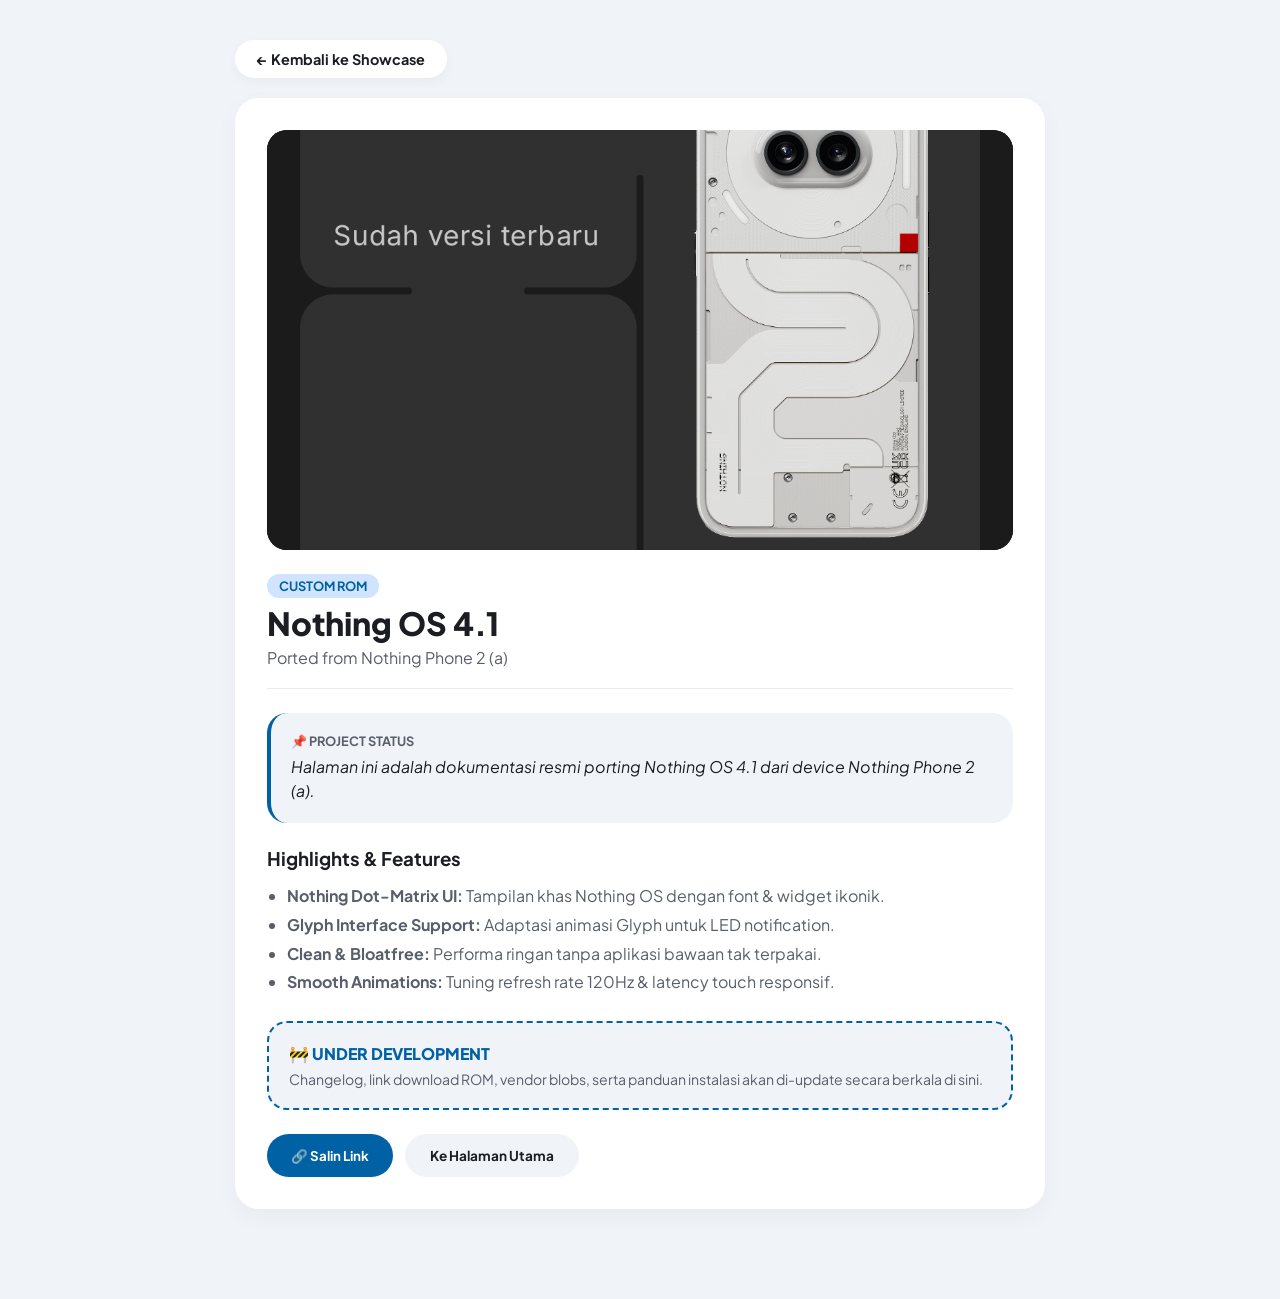
==== page/noth/nothing.html @ e86ff3b1 "Add files via upload" ====
<!DOCTYPE html>
<html lang="id">
<head>
  <meta charset="UTF-8">
  <meta name="viewport" content="width=device-width, initial-scale=1.0">
  <title>Nothing OS 4.1 - PortoGabut</title>
  <link href="https://fonts.googleapis.com/css2?family=Plus+Jakarta+Sans:wght@500;700;800&family=Fira+Code:wght@500;700&display=swap" rel="stylesheet">
  
  <!-- Cukup panggil style utama dan style khusus detail -->
  <link rel="stylesheet" href="../../style.css">
  <link rel="stylesheet" href="nothing.css">
</head>
<body>

  <!-- Langsung Main Container (Header memanggil/menginduk ke style utama jika dibutuhkan) -->
  <main class="detail-container">
    
    <!-- Tombol Kembali -->
    <a href="../../index.html" class="btn-back">
      ← Kembali ke Showcase
    </a>

    <!-- Kartu Utama Detail -->
    <article class="detail-card">
      
      <!-- Banner Gambar Phone -->
      <div class="banner-box">
        <img src="../../images/showcase/noth/about_phone.png" alt="Nothing OS 4.1 About Phone" class="banner-img">
      </div>

      <!-- Header Info -->
      <header class="detail-header">
        <span class="chip">CUSTOM ROM</span>
        <h1 class="detail-title">Nothing OS 4.1</h1>
        <p class="detail-subtitle">Ported from Nothing Phone 2 (a)</p>
      </header>

      <!-- Isian Detail Placeholder -->
      <section class="detail-content">
        <div class="story-box" style="margin-bottom: 24px;">
          <p class="story-date">📌 PROJECT STATUS</p>
          <p class="story-text">Halaman ini adalah dokumentasi resmi porting Nothing OS 4.1 dari device Nothing Phone 2 (a).</p>
        </div>

        <h3 style="margin-bottom: 12px;">Highlights & Features</h3>
        <ul style="padding-left: 20px; margin-bottom: 24px; color: var(--text-sub); line-height: 1.8;">
          <li><strong>Nothing Dot-Matrix UI:</strong> Tampilan khas Nothing OS dengan font & widget ikonik.</li>
          <li><strong>Glyph Interface Support:</strong> Adaptasi animasi Glyph untuk LED notification.</li>
          <li><strong>Clean & Bloatfree:</strong> Performa ringan tanpa aplikasi bawaan tak terpakai.</li>
          <li><strong>Smooth Animations:</strong> Tuning refresh rate 120Hz & latency touch responsif.</li>
        </ul>

        <!-- Box Placeholder -->
        <div class="placeholder-box">
          <p style="font-weight: 800; color: var(--accent); margin-bottom: 6px;">🚧 UNDER DEVELOPMENT</p>
          <p style="font-size: 0.88rem; color: var(--text-sub);">
            Changelog, link download ROM, vendor blobs, serta panduan instalasi akan di-update secara berkala di sini.
          </p>
        </div>

        <div style="display: flex; gap: 12px; flex-wrap: wrap; margin-top: 24px;">
          <button class="expressive-btn" id="btn-copy-link">🔗 Salin Link</button>
          <a href="../../index.html" class="social-btn" style="padding: 12px 24px;">Ke Halaman Utama</a>
        </div>
      </section>

    </article>
  </main>

  <script src="nothing.js"></script>
</body>
</html>
---- style.css ----
/* =========================================
   1. VARIABEL WARNA (BLUE NEON GLOW)
   ========================================= */
:root {
  /* Mode Terang */
  --bg-main: #f0f4f9;
  --bg-card: #ffffff;
  --text-main: #1b1d22;
  --text-sub: #585f6b;
  --accent: #0061a4;
  --accent-container: #d1e4ff;
  
  --glow-color: rgba(0, 97, 164, 0.35);
  --glow-radius: 14px;
  
  --radius-pill: 50px;
  --radius-card: 24px;
  --transition: all 0.3s cubic-bezier(0.34, 1.56, 0.64, 1);
}

/* Mode Gelap */
body.dark-mode {
  --bg-main: #0f1318;
  --bg-card: #181d24;
  --text-main: #e1e3df;
  --text-sub: #9ca59e;
  --accent: #3892ff;
  --accent-container: #00325b;
  
  --glow-color: rgba(56, 146, 255, 0.6);
}

/* =========================================
   2. LAYOUT DASAR & NAVBAR
   ========================================= */
* { 
  box-sizing: border-box; 
  margin: 0; 
  padding: 0; 
  font-family: 'Plus Jakarta Sans', sans-serif; 
  transition: var(--transition); 
}

body { 
  background: var(--bg-main); 
  color: var(--text-main); 
  padding-bottom: 50px; 
}

/* Top App Bar Header */
.top-app-bar {
  display: flex; 
  justify-content: space-between; 
  align-items: center;
  padding: 14px 28px; 
  background: var(--bg-card);
  position: sticky; 
  top: 0; 
  z-index: 100;
  box-shadow: 0 4px 20px rgba(0,0,0,0.05);
}

.brand { display: flex; align-items: center; gap: 8px; font-weight: 800; font-size: 1.25rem; }

.nav-right-group {
  display: flex;
  align-items: center;
  gap: 16px;
  margin-left: auto;
}

.segmented-nav {
  display: flex; 
  background: var(--bg-main); 
  padding: 4px; 
  border-radius: var(--radius-pill); 
  gap: 4px;
}

.nav-btn {
  border: none; 
  background: transparent; 
  color: var(--text-sub);
  padding: 8px 18px; 
  border-radius: var(--radius-pill); 
  font-weight: 700; 
  cursor: pointer;
}

.nav-btn.active { 
  background: var(--accent); 
  color: white; 
  box-shadow: 0 0 var(--glow-radius) var(--glow-color); 
}

.nav-divider {
  width: 2px;
  height: 22px;
  background-color: var(--text-sub);
  opacity: 0.25;
  border-radius: 2px;
}

.header-actions { display: flex; align-items: center; gap: 8px; }

.icon-btn {
  background: var(--bg-main); border: none; width: 40px; height: 40px;
  border-radius: 50%; cursor: pointer; font-size: 1.1rem; color: var(--text-main);
  display: flex; align-items: center; justify-content: center;
}

.icon-btn:hover { box-shadow: 0 0 var(--glow-radius) var(--glow-color); }

body .sun-icon { display: block; } 
body .moon-icon { display: none; }
body.dark-mode .sun-icon { display: none; } 
body.dark-mode .moon-icon { display: block; }

/* Main Content Area */
.main-content { max-width: 900px; margin: 30px auto; padding: 0 20px; }
.tab-pane { display: none; }
.tab-pane.active { display: block; }

/* =========================================
   3. DUAL-SLIDE WIDGET (HOME)
   ========================================= */
.slide-widget-container {
  background: var(--bg-card); border-radius: var(--radius-card); padding: 24px;
  box-shadow: 0 8px 24px rgba(0,0,0,0.04); margin-bottom: 40px;
}

.widget-header { display: flex; justify-content: space-between; align-items: center; margin-bottom: 20px; }
.widget-tabs { display: flex; gap: 8px; }

.slide-tab {
  background: transparent; border: 1px solid var(--text-sub); color: var(--text-sub);
  padding: 6px 16px; border-radius: var(--radius-pill); font-weight: 700; cursor: pointer;
}

.slide-tab.active { background: var(--accent-container); color: var(--accent); border-color: transparent; }

.status-indicator { font-size: 0.85rem; color: var(--text-sub); font-weight: 600; display: flex; align-items: center; gap: 6px; }
.status-indicator .dot { width: 8px; height: 8px; background: #3892ff; border-radius: 50%; box-shadow: 0 0 10px #3892ff; }

.slide-content { display: none; }
.slide-content.active { display: block; }

.terminal-box {
  background: #0a0d12; color: #3892ff; padding: 16px; border-radius: 16px;
  font-family: 'Fira Code', monospace; font-size: 0.9rem; margin-bottom: 16px; min-height: 110px;
  border: 1px solid rgba(56, 146, 255, 0.2);
}

.terminal-header { display: flex; gap: 6px; align-items: center; margin-bottom: 12px; }
.t-dot { width: 10px; height: 10px; border-radius: 50%; }
.red { background: #ff5f56; } .yellow { background: #ffbd2e; } .green { background: #27c93f; }
.t-title { color: #888; font-size: 0.75rem; margin-left: 10px; }

.story-box {
  background: var(--bg-main); padding: 20px; border-radius: 20px; margin-bottom: 16px; border-left: 4px solid var(--accent);
}

.story-date { font-size: 0.8rem; color: var(--text-sub); margin-bottom: 6px; font-weight: 700; }
.story-text { font-style: italic; line-height: 1.5; }

.expressive-btn {
  background: var(--accent); color: white; border: none; padding: 12px 24px;
  border-radius: var(--radius-pill); font-weight: 700; cursor: pointer;
}

.expressive-btn:hover { transform: scale(1.03); box-shadow: 0 0 var(--glow-radius) var(--glow-color); }

/* =========================================
   4. SHOWCASE SECTION (HOME)
   ========================================= */
.showcase-section h2 { margin-bottom: 16px; }

.filter-bar { display: flex; gap: 8px; margin-bottom: 20px; flex-wrap: wrap; }

.filter-btn {
  background: var(--bg-card); border: 1px solid transparent; color: var(--text-sub); padding: 8px 18px;
  border-radius: var(--radius-pill); font-weight: 700; cursor: pointer;
}

.filter-btn.active { 
  background: var(--accent); 
  color: white; 
  box-shadow: 0 0 var(--glow-radius) var(--glow-color);
}

.grid-showcase { display: grid; grid-template-columns: repeat(auto-fit, minmax(250px, 1fr)); gap: 20px; }

.card-item {
  background: var(--bg-card); border-radius: 20px; overflow: hidden;
  box-shadow: 0 4px 12px rgba(0,0,0,0.04); cursor: pointer;
}

.card-item:hover { transform: translateY(-6px); box-shadow: 0 0 var(--glow-radius) var(--glow-color); }

.card-img-placeholder {
  height: 140px; display: flex; align-items: center; justify-content: center;
  font-weight: 800; color: white; font-size: 1.1rem; text-shadow: 0 2px 4px rgba(0,0,0,0.4);
}

.rom-bg { background: linear-gradient(135deg, #0052d4, #4364f7); }
.module-bg { background: linear-gradient(135deg, #0f73ee, #00c6ff); }
.patch-bg { background: linear-gradient(135deg, #185a9d, #3498db); }

.card-info { padding: 16px; }
.card-info h3 { font-size: 1rem; margin-bottom: 6px; }
.card-info p { font-size: 0.85rem; color: var(--text-sub); }

/* =========================================
   5. ABOUT ME SECTION (FIXED FLEX/GRID)
   ========================================= */

/* Hero Profil Header */
.about-hero-card {
  background: var(--bg-card);
  padding: 32px;
  border-radius: var(--radius-card);
  display: flex;
  align-items: center;
  gap: 28px;
  margin-bottom: 24px;
  box-shadow: 0 4px 16px rgba(0,0,0,0.03);
}

.profile-avatar {
  width: 120px;
  height: 120px;
  border-radius: 28px;
  object-fit: cover;
  border: 3px solid var(--accent);
  box-shadow: 0 0 var(--glow-radius) var(--glow-color);
}

.profile-name { font-size: 1.8rem; font-weight: 800; margin-bottom: 4px; }
.profile-title { color: var(--accent); font-weight: 700; font-size: 0.95rem; margin-bottom: 12px; }
.profile-bio { color: var(--text-sub); line-height: 1.6; font-size: 0.95rem; }

@media (max-width: 640px) {
  .about-hero-card { flex-direction: column; text-align: center; }
}

/* Grid 3 Kartu (Cita-cita, Goals, Harapan) */
.about-grid {
  display: grid;
  grid-template-columns: repeat(auto-fit, minmax(220px, 1fr));
  gap: 20px;
  margin-bottom: 24px;
}

.about-card {
  background: var(--bg-card);
  padding: 24px;
  border-radius: 20px;
  box-shadow: 0 4px 12px rgba(0,0,0,0.03);
}

.about-card:hover {
  transform: translateY(-4px);
  box-shadow: 0 0 var(--glow-radius) var(--glow-color);
}

.card-icon { font-size: 1.8rem; margin-bottom: 12px; }
.about-card h3 { font-size: 1.1rem; margin-bottom: 10px; }
.about-card p, .goals-list { font-size: 0.9rem; color: var(--text-sub); line-height: 1.5; }
.goals-list { list-style: none; padding: 0; }
.goals-list li { margin-bottom: 6px; }

/* Personal Stats & Favorites (FULL LEBAR) */
.stats-favorites-card {
  background: var(--bg-card);
  padding: 28px;
  border-radius: var(--radius-card);
  box-shadow: 0 4px 16px rgba(0,0,0,0.03);
  display: block;
  width: 100%;
}

.stats-favorites-card h3 {
  margin-bottom: 20px;
  font-size: 1.2rem;
  width: 100%;
}

.stats-grid {
  display: flex;
  flex-direction: column;
  gap: 18px;
  margin-bottom: 24px;
}

.stat-item { width: 100%; }

.stat-label {
  display: block;
  font-size: 0.85rem;
  font-weight: 700;
  color: var(--accent);
  margin-bottom: 8px;
  text-transform: uppercase;
  letter-spacing: 0.5px;
}

.stat-value { font-size: 0.95rem; color: var(--text-main); }

.badges-group { display: flex; flex-wrap: wrap; gap: 6px; }

.chip {
  background: var(--accent-container);
  color: var(--accent);
  padding: 4px 12px;
  border-radius: var(--radius-pill);
  font-size: 0.8rem;
  font-weight: 700;
}

.social-section {
  border-top: 1px solid rgba(0,0,0,0.08);
  padding-top: 20px;
  width: 100%;
}

body.dark-mode .social-section { border-top-color: rgba(255,255,255,0.08); }

.social-links { display: flex; gap: 10px; flex-wrap: wrap; margin-top: 8px; }

.social-btn {
  background: var(--bg-main);
  color: var(--text-main);
  text-decoration: none;
  padding: 8px 18px;
  border-radius: var(--radius-pill);
  font-size: 0.85rem;
  font-weight: 700;
  border: 1px solid transparent;
}

.social-btn:hover {
  background: var(--accent);
  color: white;
  box-shadow: 0 0 var(--glow-radius) var(--glow-color);
}

/* Style Kartu Showcase Ber-link & Gambar Images */
.card-item-link {
  text-decoration: none;
  color: inherit;
  display: block;
}

.card-img-wrapper {
  width: 100%;
  height: 160px;
  background: #000000;
  overflow: hidden;
  display: flex;
  align-items: center;
  justify-content: center;
}

.card-img {
  width: 100%;
  height: 100%;
  object-fit: cover;
  transition: var(--transition);
}

.card-item:hover .card-img {
  transform: scale(1.05);
}
---- page/noth/nothing.css ----
/* =========================================
   STYLING KHUSUS NOTHING OS (WARISAN STYLE UTAMA)
   ========================================= */

.detail-container {
  max-width: 850px;
  margin: 40px auto;
  padding: 0 20px;
}

.btn-back {
  display: inline-flex;
  align-items: center;
  background: var(--bg-card);
  color: var(--text-main);
  padding: 10px 22px;
  border-radius: var(--radius-pill);
  text-decoration: none;
  font-weight: 700;
  font-size: 0.9rem;
  margin-bottom: 20px;
  box-shadow: 0 4px 12px rgba(0,0,0,0.04);
}

.btn-back:hover {
  background: var(--accent);
  color: white;
  box-shadow: 0 0 var(--glow-radius) var(--glow-color);
  transform: translateX(-4px);
}

.detail-card {
  background: var(--bg-card);
  border-radius: var(--radius-card);
  padding: 32px;
  box-shadow: 0 8px 24px rgba(0,0,0,0.04);
}

.banner-box {
  width: 100%;
  max-height: 420px;
  border-radius: 20px;
  overflow: hidden;
  background: #000;
  display: flex;
  justify-content: center;
  align-items: center;
  margin-bottom: 24px;
}

.banner-img {
  width: 100%;
  height: 100%;
  object-fit: contain;
}

.detail-header {
  border-bottom: 1px solid rgba(0,0,0,0.08);
  padding-bottom: 20px;
  margin-bottom: 24px;
}

body.dark-mode .detail-header {
  border-bottom-color: rgba(255,255,255,0.08);
}

.detail-title {
  font-size: 2rem;
  font-weight: 800;
  margin: 8px 0 4px 0;
}

.detail-subtitle {
  color: var(--text-sub);
  font-size: 1rem;
}

.placeholder-box {
  background: var(--bg-main);
  padding: 20px;
  border-radius: 20px;
  border: 2px dashed var(--accent);
}
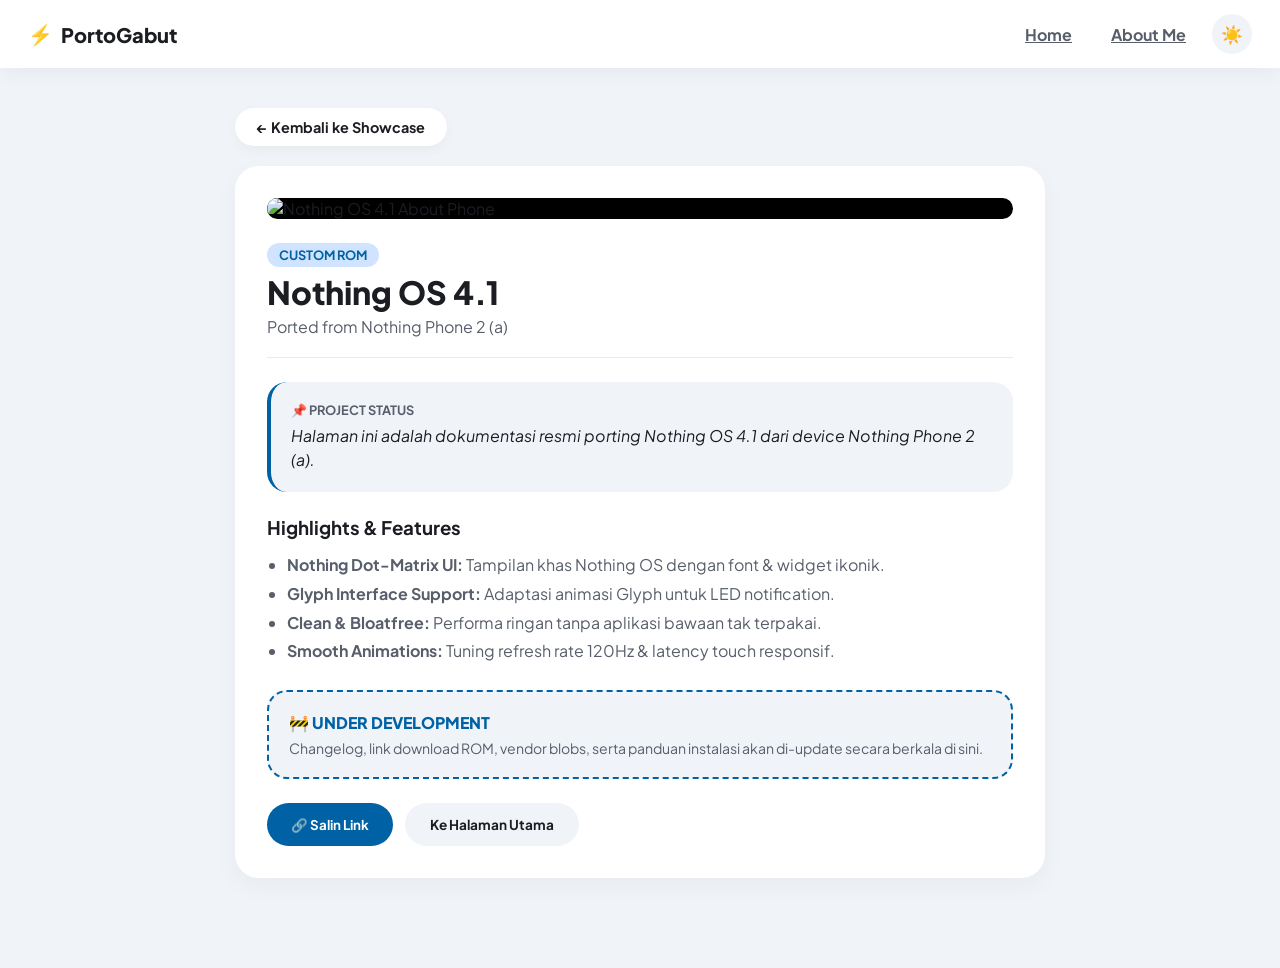
==== commit 3b873816: "Update HTML comments and image source path" ====
--- a/page/noth/nothing.html
+++ b/page/noth/nothing.html
@@ -6,13 +6,33 @@
   <title>Nothing OS 4.1 - PortoGabut</title>
   <link href="https://fonts.googleapis.com/css2?family=Plus+Jakarta+Sans:wght@500;700;800&family=Fira+Code:wght@500;700&display=swap" rel="stylesheet">
   
-  <!-- Cukup panggil style utama dan style khusus detail -->
+  <!-- Style Utama & Style Khusus Detail -->
   <link rel="stylesheet" href="../../style.css">
   <link rel="stylesheet" href="nothing.css">
 </head>
 <body>
 
-  <!-- Langsung Main Container (Header memanggil/menginduk ke style utama jika dibutuhkan) -->
+  <!-- 1. HEADER / TOP APP BAR UTAMA -->
+  <header class="top-app-bar">
+    <div class="brand">
+      <span class="logo-icon">⚡</span>
+      <span class="brand-name">PortoGabut</span>
+    </div>
+
+    <div class="header-actions">
+      <nav class="nav-links">
+        <a href="../../index.html" class="nav-btn">Home</a>
+        <a href="../../index.html" class="nav-btn">About Me</a>
+      </nav>
+
+      <button id="theme-toggle" class="icon-btn theme-btn" title="Ganti Tema">
+        <span class="sun-icon">☀️</span>
+        <span class="moon-icon">🌙</span>
+      </button>
+    </div>
+  </header>
+
+  <!-- 2. KONTEN DETAIL -->
   <main class="detail-container">
     
     <!-- Tombol Kembali -->
@@ -25,7 +45,7 @@
       
       <!-- Banner Gambar Phone -->
       <div class="banner-box">
-        <img src="../../images/showcase/noth/about_phone.png" alt="Nothing OS 4.1 About Phone" class="banner-img">
+        <img src="../../images/noth/about_phone.png" alt="Nothing OS 4.1 About Phone" class="banner-img">
       </div>
 
       <!-- Header Info -->
@@ -67,6 +87,7 @@
     </article>
   </main>
 
+  <!-- 3. JAVASCRIPT KHUSUS NOTHING -->
   <script src="nothing.js"></script>
 </body>
 </html>
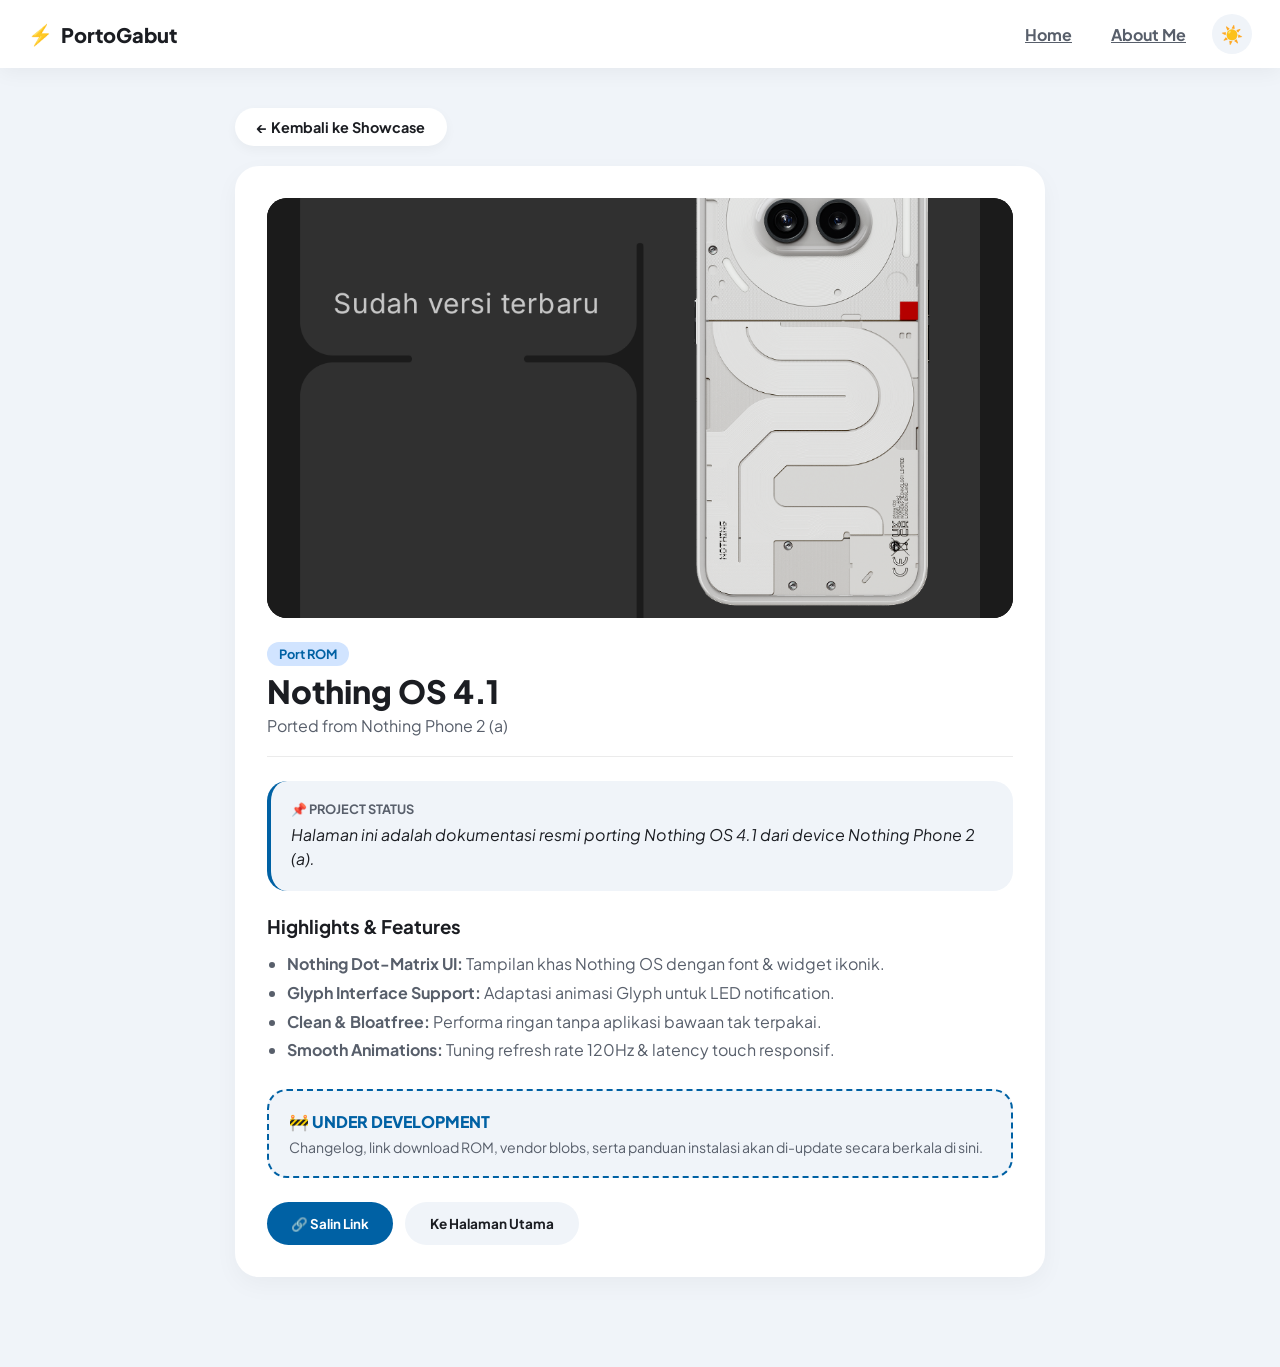
==== commit 6bcb9379: "Update image source and change chip label in HTML" ====
--- a/page/noth/nothing.html
+++ b/page/noth/nothing.html
@@ -45,12 +45,12 @@
       
       <!-- Banner Gambar Phone -->
       <div class="banner-box">
-        <img src="../../images/noth/about_phone.png" alt="Nothing OS 4.1 About Phone" class="banner-img">
+        <img src="../../images/showcase/noth/about_phone.png" alt="Nothing OS 4.1 About Phone" class="banner-img">
       </div>
 
       <!-- Header Info -->
       <header class="detail-header">
-        <span class="chip">CUSTOM ROM</span>
+        <span class="chip">Port ROM</span>
         <h1 class="detail-title">Nothing OS 4.1</h1>
         <p class="detail-subtitle">Ported from Nothing Phone 2 (a)</p>
       </header>
